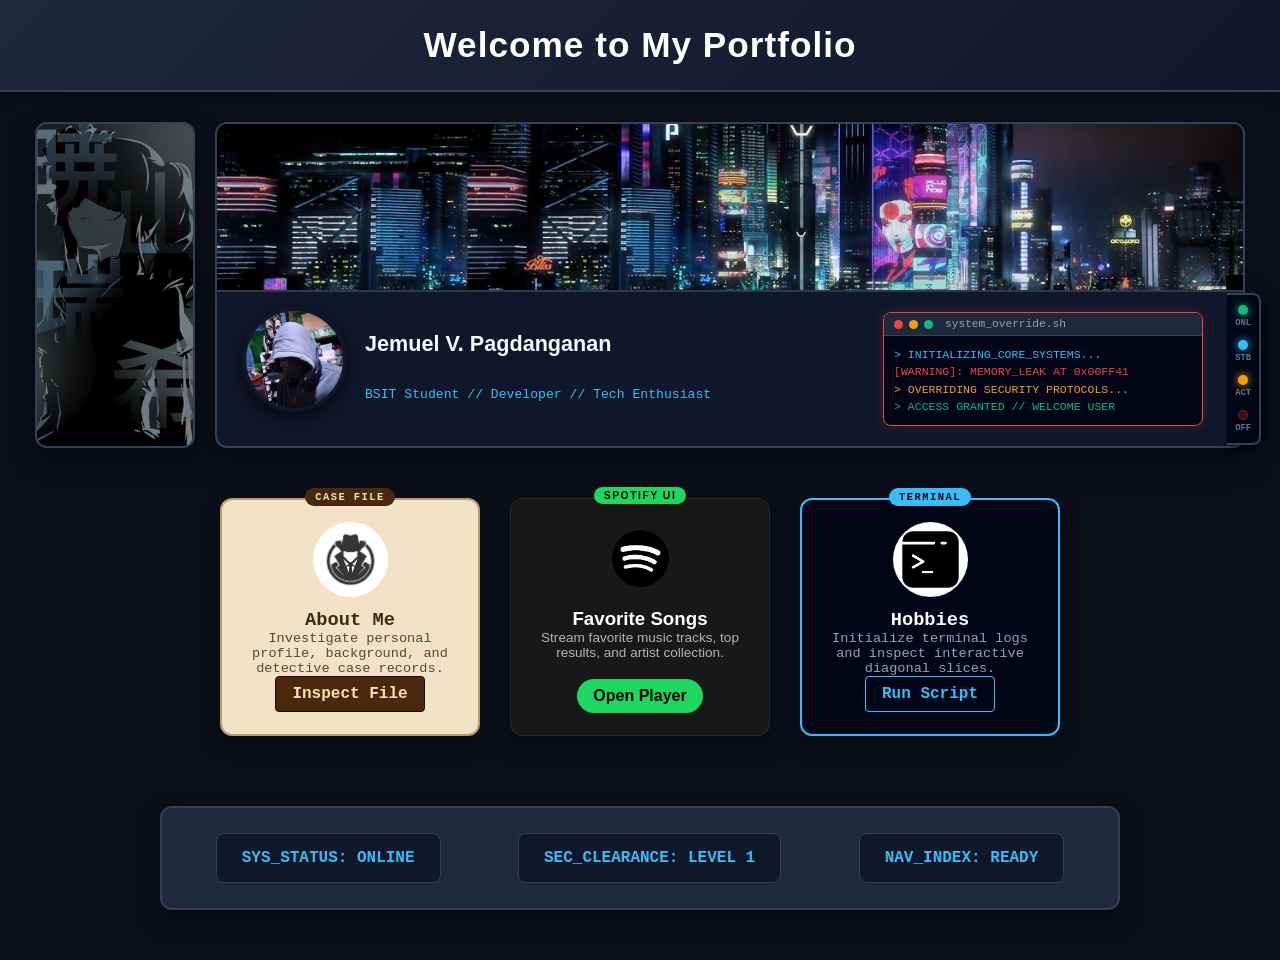
==== 01-index.html @ 4884204a "Add files via upload" ====
<!DOCTYPE html>
<html lang="en">

<head>
    <meta charset="UTF-8">
    <meta name="viewport" content="width=device-width, initial-scale=1.0">
    <link rel="stylesheet" href="css/main.css">
    <title>Portfolio - Command Center</title>
</head>

<body class="home-page"> 

<header class="header"> 
    <h1>Welcome to My Portfolio</h1>
</header>

<!-- ================= PROFILE SECTION ================= -->
<div class="profile-section-layout">
    
    <!-- 1. LEFT: Larger Vertical Cyber Banner -->
    <div class="vertical-banner">
        <img src="img/v-banner.jpeg " alt="Vertical Banner">
        <div class="banner-overlay-text">
        </div>
    </div>

    <!-- 2. CENTER: Main Profile Box with Attached LEDs -->
    <div class="profile-center-panel">
        <div class="profile-banner">
            <img src="img/banner.jpeg" alt="Banner Background">
        </div>

        <div class="profile-content">
            
            <!-- Left Side of Card: Avatar + Name Info -->
            <div class="profile-avatar-container">
                <img src="img/Jem.jpeg" alt="Profile Picture" class="profile-avatar">
                <div class="profile-info">
                    <h2>Jemuel V. Pagdanganan</h2>
                    <p class="profile-tagline">BSIT Student // Developer // Tech Enthusiast</p>
                </div>
            </div>

            <!-- Right Side of Card: Bugging Terminal (Beside Info) -->
            <div class="crazy-terminal">
                <div class="terminal-bar">
                    <span class="term-dot red"></span>
                    <span class="term-dot yellow"></span>
                    <span class="term-dot green"></span>
                    <span class="term-title">system_override.sh</span>
                </div>
                <div class="terminal-screen">
                    <p class="glitch-line line1">&gt; INITIALIZING_CORE_SYSTEMS...</p>
                    <p class="glitch-line line2">[WARNING]: MEMORY_LEAK AT 0x00FF41</p>
                    <p class="glitch-line line3">&gt; OVERRIDING SECURITY PROTOCOLS...</p>
                    <p class="glitch-line line4">&gt; ACCESS GRANTED // WELCOME USER</p>
                </div>
            </div>

            <!-- Attached LED Status Strip (Right Edge) -->
            <div class="attached-led-strip">
                <div class="led-node" title="System Online">
                    <div class="led-light online-blink"></div>
                    <span class="led-tag">ONL</span>
                </div>

                <div class="led-node" title="System Stable">
                    <div class="led-light stable-pulse"></div>
                    <span class="led-tag">STB</span>
                </div>

                <div class="led-node" title="Core Active">
                    <div class="led-light core-active"></div>
                    <span class="led-tag">ACT</span>
                </div>

                <div class="led-node" title="Meltdown Disabled">
                    <div class="led-light meltdown-off"></div>
                    <span class="led-tag">OFF</span>
                </div>
            </div>

        </div>
    </div>

</div>

<!-- ================= NAVIGATION BAR BELOW PROFILE ================= -->
<nav class="navbar"> 
    
    <!-- About Card: Detective Manila File Style -->
    <div class="nav-card nav-card-detective">
        <div class="card-badge">CASE FILE</div>
        <img src="img/about-icon.jpeg" alt="About">
        <h3>About Me</h3>
        <p>Investigate personal profile, background, and detective case records.</p>
        <a href="02-about.html">Inspect File</a>
    </div>

    <!-- Artist Card: Spotify Dark Mode Style -->
    <div class="nav-card nav-card-spotify">
        <div class="card-badge">SPOTIFY UI</div>
        <img src="img/song-icon.png" alt="artist">
        <h3>Favorite Songs</h3>
        <p>Stream favorite music tracks, top results, and artist collection.</p>
        <a href="03-songs.html">Open Player</a>
    </div>

    <!-- Hobbies Card: Tech Terminal Style -->
    <div class="nav-card nav-card-terminal">
        <div class="card-badge">TERMINAL</div>
        <img src="img/hobby-icon.jpeg" alt="Hobbies">
        <h3>Hobbies</h3>
        <p>Initialize terminal logs and inspect interactive diagonal slices.</p>
        <a href="04-hobby.html">Run Script</a>
    </div>

</nav>

<main class="main-content">
    <div class="carousel"> 
        <ul class="carousel-slides">
            <li class="carousel-item">SYS_STATUS: ONLINE</li>
            <li class="carousel-item">SEC_CLEARANCE: LEVEL 1</li>
            <li class="carousel-item">NAV_INDEX: READY</li>
        </ul>
    </div>
</main>

</body>
</html>
---- css/main.css ----
@import "id.css";
@import "clipboard.css";
@import "stamp.css";
@import "song.css";
@import "hobby.css";
@import "home.css";

* {
    margin: 0;
    padding: 0;
    box-sizing: border-box;
}

.header h1 {
    font-size: 2.5rem;
    font-weight: 500;
}

.header-home-btn {
    color: #ffffff;
    background-color: #282828;
    border: 1px solid #3e3e3e;
    padding: 8px 16px;
    border-radius: 20px;
    text-decoration: none;
    font-size: 0.9rem;
    font-weight: 600;
    transition: background-color 0.2s ease;
}

.header-home-btn:hover {
    background-color: #3e3e3e;
}

/* --- GLOBAL HOME PAGE COMMAND HUB STYLES --- */
body {
    background-color: #0b0f19; /* Dark command center background */
    color: #e2e8f0;
    font-family: 'Segoe UI', Tahoma, Geneva, Verdana, sans-serif;
    min-height: 100vh;
    margin: 0;
    padding: 0;
}

/* Header Styling */
/* Base Header Layout for ALL pages (allows left text and right home buttons) */
.header {
    display: flex;
    justify-content: space-between;
    align-items: center;
    padding: 25px 30px;
    box-shadow: 0 4px 12px rgba(0,0,0,0.3);
}

/* Base Header Heading */
.header h1 {
    font-size: 2.2rem;
    font-weight: 700;
}


/* --- HOME PAGE HEADER OVERRIDE ONLY --- */
body.home-page .header {
    background: linear-gradient(135deg, #1e293b 0%, #0f172a 100%);
    border-bottom: 2px solid #334155;
    justify-content: center; /* Centers header content horizontally on home page */
    text-align: center;
}

body.home-page .header h1 {
    color: #ffffff;
    letter-spacing: 1px;
}

/* Navbar / Nav Cards Container */
.navbar {
    display: flex;
    justify-content: center;
    align-items: stretch;
    gap: 30px;
    padding: 50px 20px;
    flex-wrap: wrap;
}

/* Carousel / Feature Section Below Cards */
.main-content {
    max-width: 1000px;
    margin: 20px auto 50px auto;
    padding: 0 20px;
}

.carousel {
    background-color: #1e293b;
    border: 2px solid #334155;
    border-radius: 12px;
    padding: 25px;
    box-shadow: 0 10px 25px rgba(0, 0, 0, 0.4);
}

.carousel-slides {
    list-style: none;
    padding: 0;
    margin: 0;
    display: flex;
    gap: 20px;
    justify-content: space-around;
}

.carousel-item {
    background-color: #0f172a;
    border: 1px solid #334155;
    border-radius: 8px;
    padding: 15px 25px;
    color: #38bdf8;
    font-family: 'Courier New', Courier, monospace;
    font-weight: bold;
}
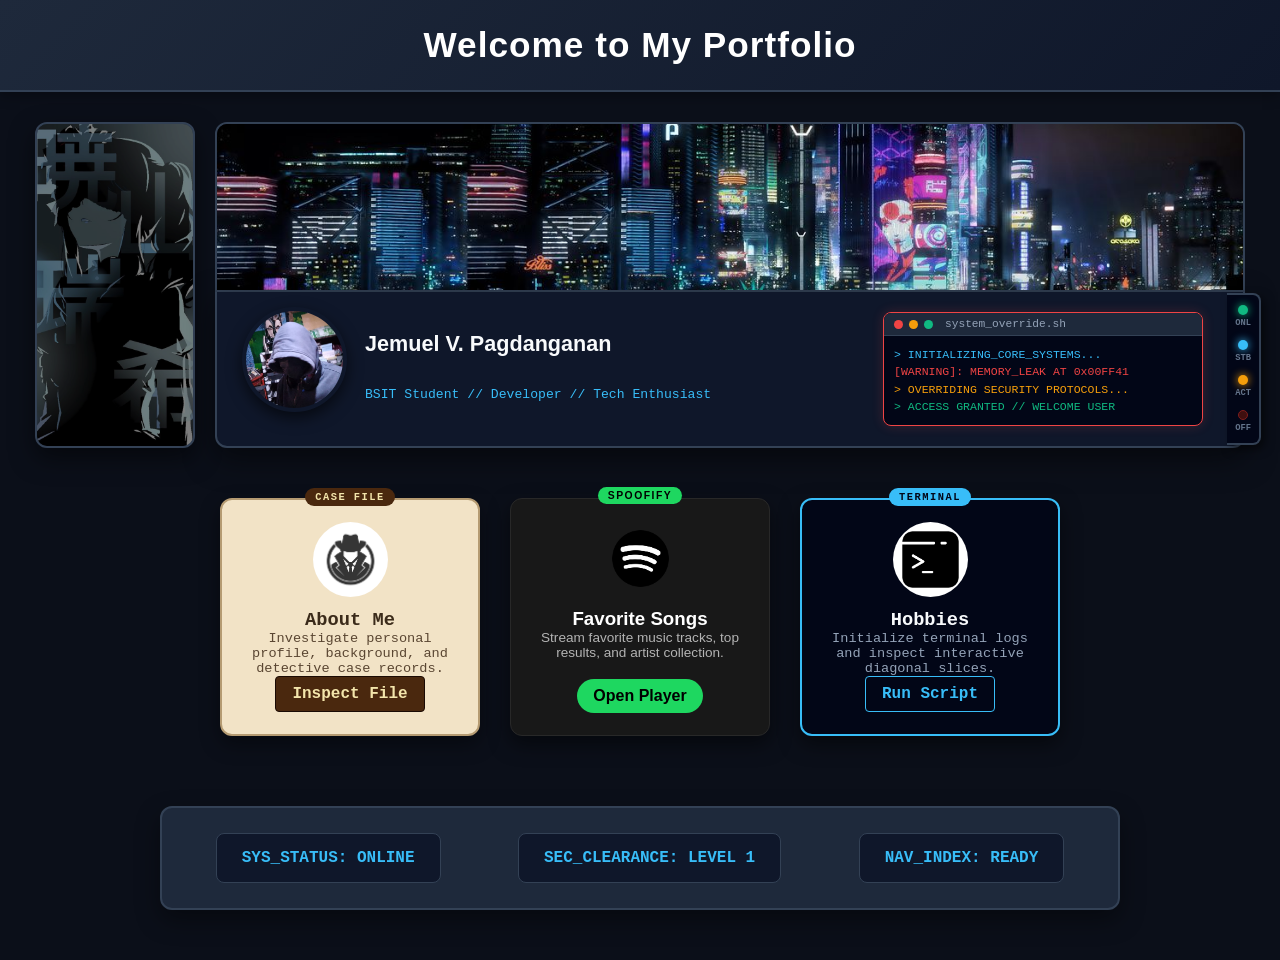
==== commit a0ddbe88: "Update 01-index.html" ====
--- a/01-index.html
+++ b/01-index.html
@@ -99,7 +99,7 @@
 
     <!-- Artist Card: Spotify Dark Mode Style -->
     <div class="nav-card nav-card-spotify">
-        <div class="card-badge">SPOTIFY UI</div>
+        <div class="card-badge">SPOOFIFY</div>
         <img src="img/song-icon.png" alt="artist">
         <h3>Favorite Songs</h3>
         <p>Stream favorite music tracks, top results, and artist collection.</p>
@@ -128,4 +128,4 @@
 </main>
 
 </body>
-</html>+</html>
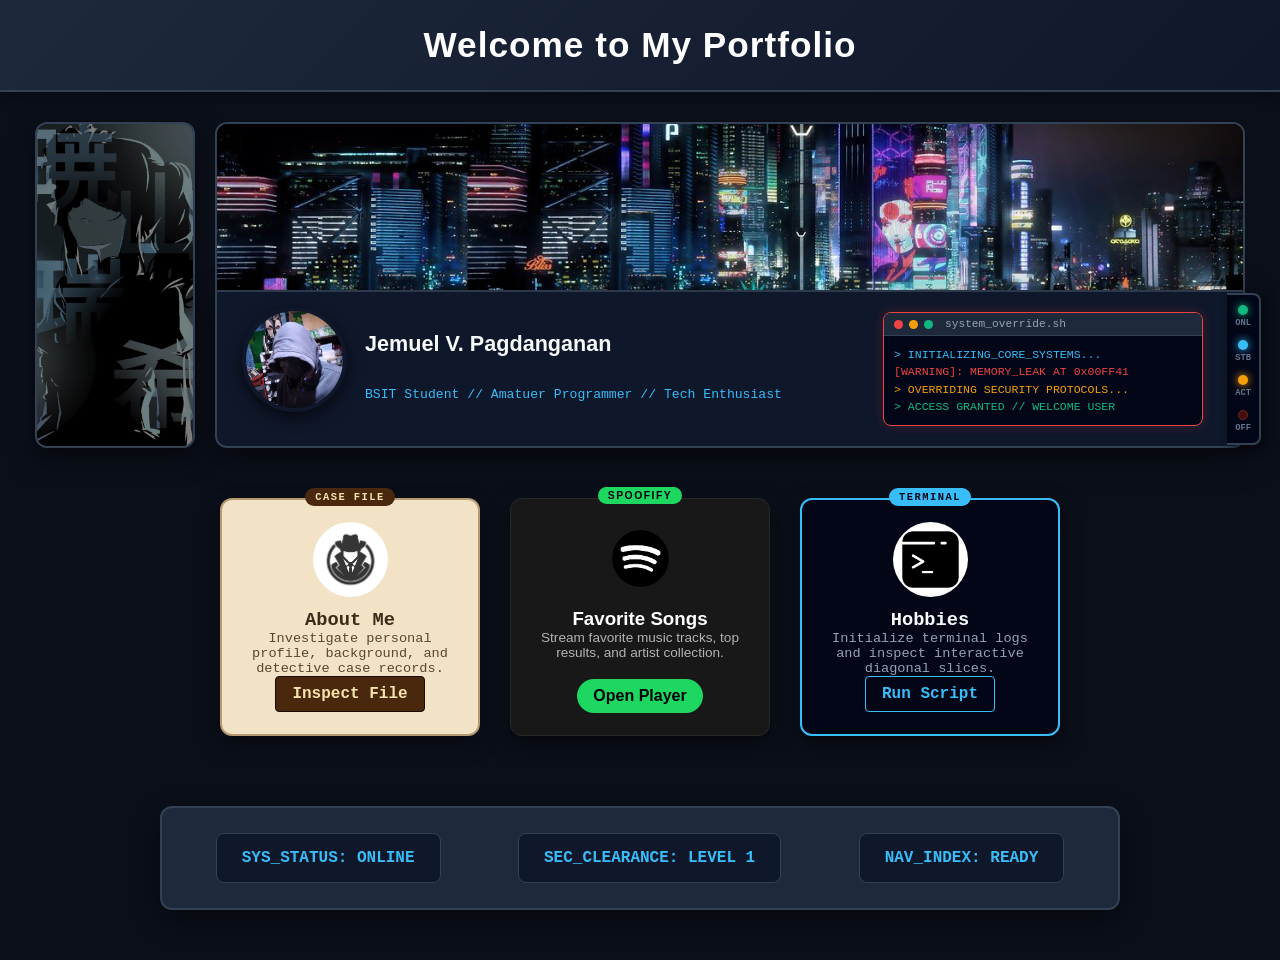
==== commit dc7199e1: "Update profile tagline in 01-index.html" ====
--- a/01-index.html
+++ b/01-index.html
@@ -17,7 +17,7 @@
 <!-- ================= PROFILE SECTION ================= -->
 <div class="profile-section-layout">
     
-    <!-- 1. LEFT: Larger Vertical Cyber Banner -->
+    <!-- LEFT: Larger Vertical Cyber Banner -->
     <div class="vertical-banner">
         <img src="img/v-banner.jpeg " alt="Vertical Banner">
         <div class="banner-overlay-text">
@@ -37,7 +37,7 @@
                 <img src="img/Jem.jpeg" alt="Profile Picture" class="profile-avatar">
                 <div class="profile-info">
                     <h2>Jemuel V. Pagdanganan</h2>
-                    <p class="profile-tagline">BSIT Student // Developer // Tech Enthusiast</p>
+                    <p class="profile-tagline">BSIT Student // Amatuer Programmer // Tech Enthusiast</p>
                 </div>
             </div>
 
